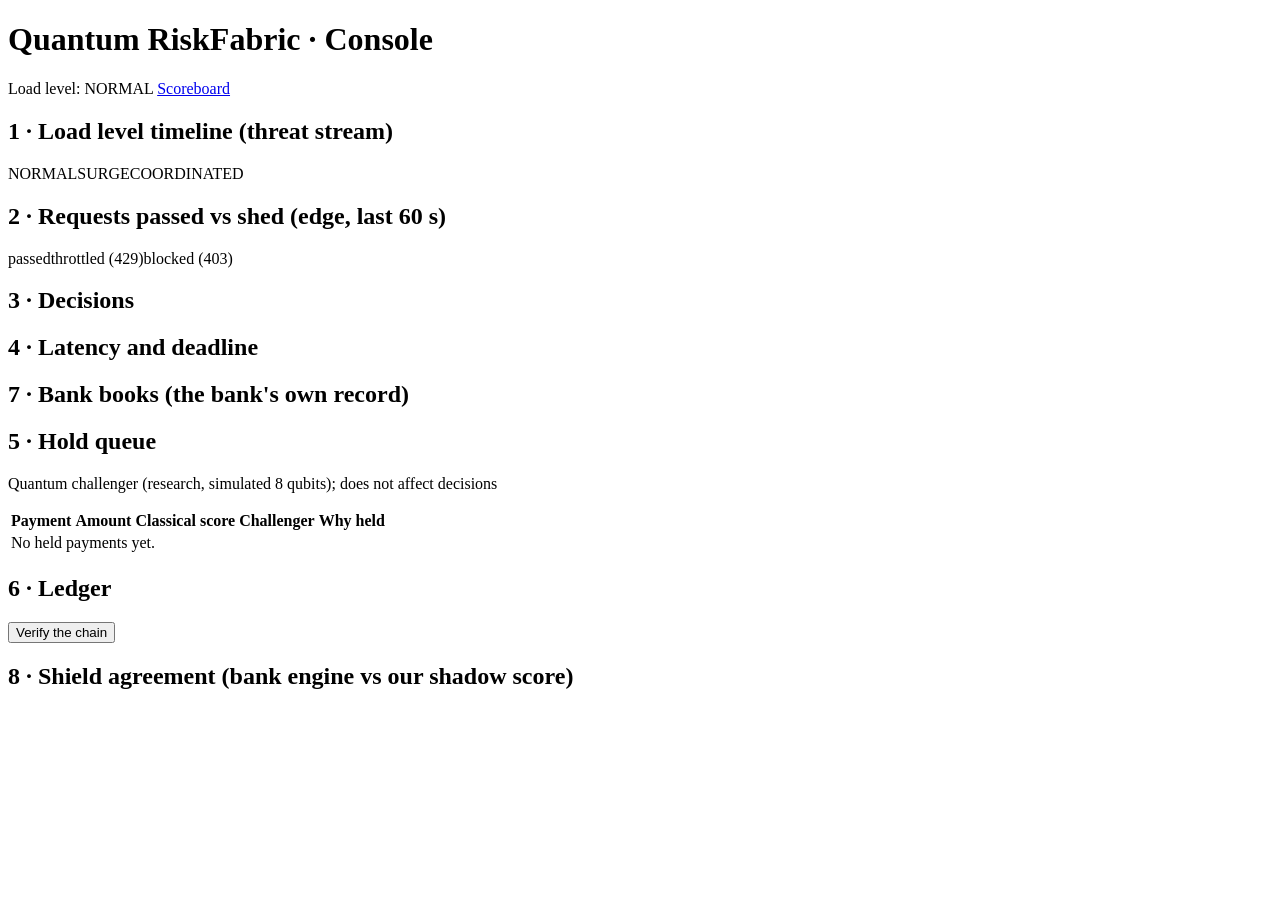
==== console/static/index.html @ 58984f3a "Quantum RiskFabric: lab, Sentinel, Shield router, ledger, console, quantum challenger, evaluation Tr" ====
<!doctype html>
<html lang="en">
<head>
<meta charset="utf-8">
<meta name="viewport" content="width=device-width, initial-scale=1">
<title>RiskFabric Console</title>
<link rel="stylesheet" href="/static/style.css">
</head>
<body>
<header>
  <h1>Quantum RiskFabric · Console</h1>
  <div>Load level: <span id="level" class="badge lvl-NORMAL">NORMAL</span>
    <nav style="display:inline"><a href="/scoreboard">Scoreboard</a></nav></div>
</header>
<main>
  <div class="grid">
    <section class="panel wide" aria-labelledby="h-load">
      <h2 id="h-load">1 · Load level timeline (threat stream)</h2>
      <div id="load-chart"></div>
      <div class="legend"><span><i style="background:var(--normal)"></i>NORMAL</span><span><i style="background:var(--surge)"></i>SURGE</span><span><i style="background:var(--coord)"></i>COORDINATED</span></div>
      <div id="clusters" class="muted" style="margin-top:8px"></div>
    </section>

    <section class="panel" aria-labelledby="h-edge">
      <h2 id="h-edge">2 · Requests passed vs shed (edge, last 60 s)</h2>
      <div id="edge-chart"></div>
      <div class="legend"><span><i style="background:var(--bar1)"></i>passed</span><span><i style="background:var(--bar2)"></i>throttled (429)</span><span><i style="background:var(--bar3)"></i>blocked (403)</span></div>
      <div id="edge-totals" class="kv" style="margin-top:8px"></div>
    </section>

    <section class="panel" aria-labelledby="h-dec">
      <h2 id="h-dec">3 · Decisions</h2>
      <div id="decisions" class="kv"></div>
      <div id="paths" class="muted" style="margin-top:8px"></div>
      <div id="hold-alert" style="margin-top:6px"></div>
    </section>

    <section class="panel" aria-labelledby="h-lat">
      <h2 id="h-lat">4 · Latency and deadline</h2>
      <div id="latency" class="kv"></div>
    </section>

    <section class="panel" aria-labelledby="h-bank">
      <h2 id="h-bank">7 · Bank books (the bank's own record)</h2>
      <div id="bank" class="kv"></div>
      <div id="bank-note" class="muted" style="margin-top:6px"></div>
    </section>

    <section class="panel wide" aria-labelledby="h-hold">
      <h2 id="h-hold">5 · Hold queue</h2>
      <p class="research" id="challenger-label">Quantum challenger (research, simulated 8 qubits); does not affect decisions</p>
      <div class="scroll"><table>
        <thead><tr><th>Payment</th><th class="num">Amount</th><th class="num">Classical score</th><th class="num">Challenger</th><th>Why held</th></tr></thead>
        <tbody id="holds"><tr><td colspan="5" class="muted">No held payments yet.</td></tr></tbody>
      </table></div>
    </section>

    <section class="panel" aria-labelledby="h-ledger">
      <h2 id="h-ledger">6 · Ledger</h2>
      <div id="ledger" class="kv"></div>
      <p><button id="verify-btn" type="button">Verify the chain</button> <span id="verify-result" aria-live="polite"></span></p>
    </section>

    <section class="panel" aria-labelledby="h-shield">
      <h2 id="h-shield">8 · Shield agreement (bank engine vs our shadow score)</h2>
      <div id="shield" class="kv"></div>
    </section>
  </div>
</main>
<script src="/static/console.js"></script>
</body>
</html>
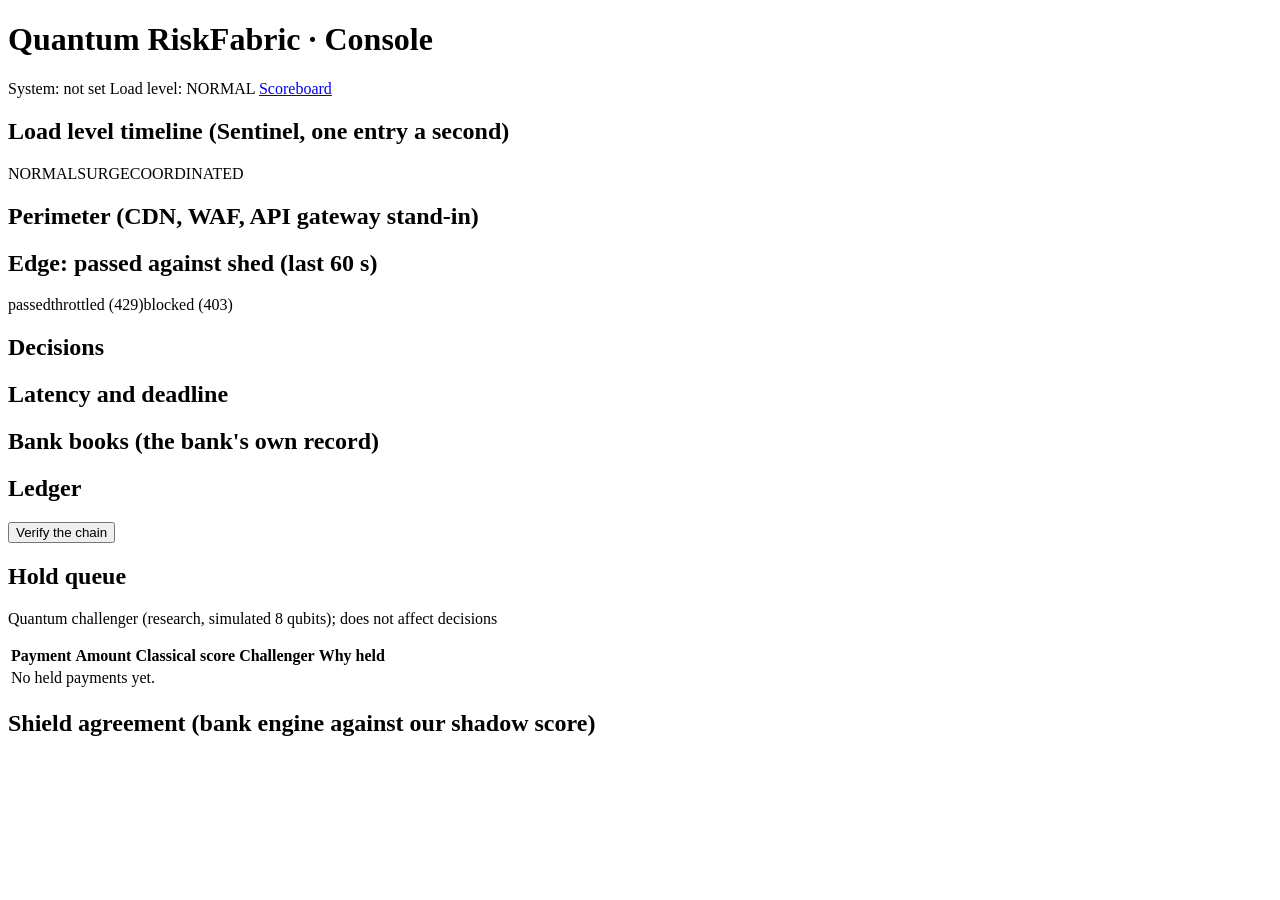
==== commit 9c8164b1: "B, C, D, E: judge review fixes for S6 Sentinel learns each fingerprint's normal customer mix at any " ====
--- a/console/static/index.html
+++ b/console/static/index.html
@@ -9,45 +9,59 @@
 <body>
 <header>
   <h1>Quantum RiskFabric · Console</h1>
-  <div>Load level: <span id="level" class="badge lvl-NORMAL">NORMAL</span>
+  <div>System: <span id="system" class="badge sys">not set</span>
+    Load level: <span id="level" class="badge lvl-NORMAL">NORMAL</span>
     <nav style="display:inline"><a href="/scoreboard">Scoreboard</a></nav></div>
 </header>
 <main>
   <div class="grid">
     <section class="panel wide" aria-labelledby="h-load">
-      <h2 id="h-load">1 · Load level timeline (threat stream)</h2>
+      <h2 id="h-load">Load level timeline (Sentinel, one entry a second)</h2>
       <div id="load-chart"></div>
       <div class="legend"><span><i style="background:var(--normal)"></i>NORMAL</span><span><i style="background:var(--surge)"></i>SURGE</span><span><i style="background:var(--coord)"></i>COORDINATED</span></div>
       <div id="clusters" class="muted" style="margin-top:8px"></div>
     </section>
 
+    <!-- In request-path order: perimeter, edge, decisions, latency, then the bank and the ledger. -->
+    <section class="panel" aria-labelledby="h-perim">
+      <h2 id="h-perim">Perimeter (CDN, WAF, API gateway stand-in)</h2>
+      <div id="perimeter" class="kv"></div>
+      <p id="perimeter-note" class="muted" style="margin-top:8px"></p>
+    </section>
+
     <section class="panel" aria-labelledby="h-edge">
-      <h2 id="h-edge">2 · Requests passed vs shed (edge, last 60 s)</h2>
+      <h2 id="h-edge">Edge: passed against shed (last 60 s)</h2>
       <div id="edge-chart"></div>
       <div class="legend"><span><i style="background:var(--bar1)"></i>passed</span><span><i style="background:var(--bar2)"></i>throttled (429)</span><span><i style="background:var(--bar3)"></i>blocked (403)</span></div>
       <div id="edge-totals" class="kv" style="margin-top:8px"></div>
     </section>
 
     <section class="panel" aria-labelledby="h-dec">
-      <h2 id="h-dec">3 · Decisions</h2>
+      <h2 id="h-dec">Decisions</h2>
       <div id="decisions" class="kv"></div>
       <div id="paths" class="muted" style="margin-top:8px"></div>
       <div id="hold-alert" style="margin-top:6px"></div>
     </section>
 
     <section class="panel" aria-labelledby="h-lat">
-      <h2 id="h-lat">4 · Latency and deadline</h2>
+      <h2 id="h-lat">Latency and deadline</h2>
       <div id="latency" class="kv"></div>
     </section>
 
     <section class="panel" aria-labelledby="h-bank">
-      <h2 id="h-bank">7 · Bank books (the bank's own record)</h2>
+      <h2 id="h-bank">Bank books (the bank's own record)</h2>
       <div id="bank" class="kv"></div>
       <div id="bank-note" class="muted" style="margin-top:6px"></div>
     </section>
 
+    <section class="panel" aria-labelledby="h-ledger">
+      <h2 id="h-ledger">Ledger</h2>
+      <div id="ledger" class="kv"></div>
+      <p><button id="verify-btn" type="button">Verify the chain</button> <span id="verify-result" aria-live="polite"></span></p>
+    </section>
+
     <section class="panel wide" aria-labelledby="h-hold">
-      <h2 id="h-hold">5 · Hold queue</h2>
+      <h2 id="h-hold">Hold queue</h2>
       <p class="research" id="challenger-label">Quantum challenger (research, simulated 8 qubits); does not affect decisions</p>
       <div class="scroll"><table>
         <thead><tr><th>Payment</th><th class="num">Amount</th><th class="num">Classical score</th><th class="num">Challenger</th><th>Why held</th></tr></thead>
@@ -55,14 +69,8 @@
       </table></div>
     </section>
 
-    <section class="panel" aria-labelledby="h-ledger">
-      <h2 id="h-ledger">6 · Ledger</h2>
-      <div id="ledger" class="kv"></div>
-      <p><button id="verify-btn" type="button">Verify the chain</button> <span id="verify-result" aria-live="polite"></span></p>
-    </section>
-
-    <section class="panel" aria-labelledby="h-shield">
-      <h2 id="h-shield">8 · Shield agreement (bank engine vs our shadow score)</h2>
+    <section class="panel wide" aria-labelledby="h-shield">
+      <h2 id="h-shield">Shield agreement (bank engine against our shadow score)</h2>
       <div id="shield" class="kv"></div>
     </section>
   </div>
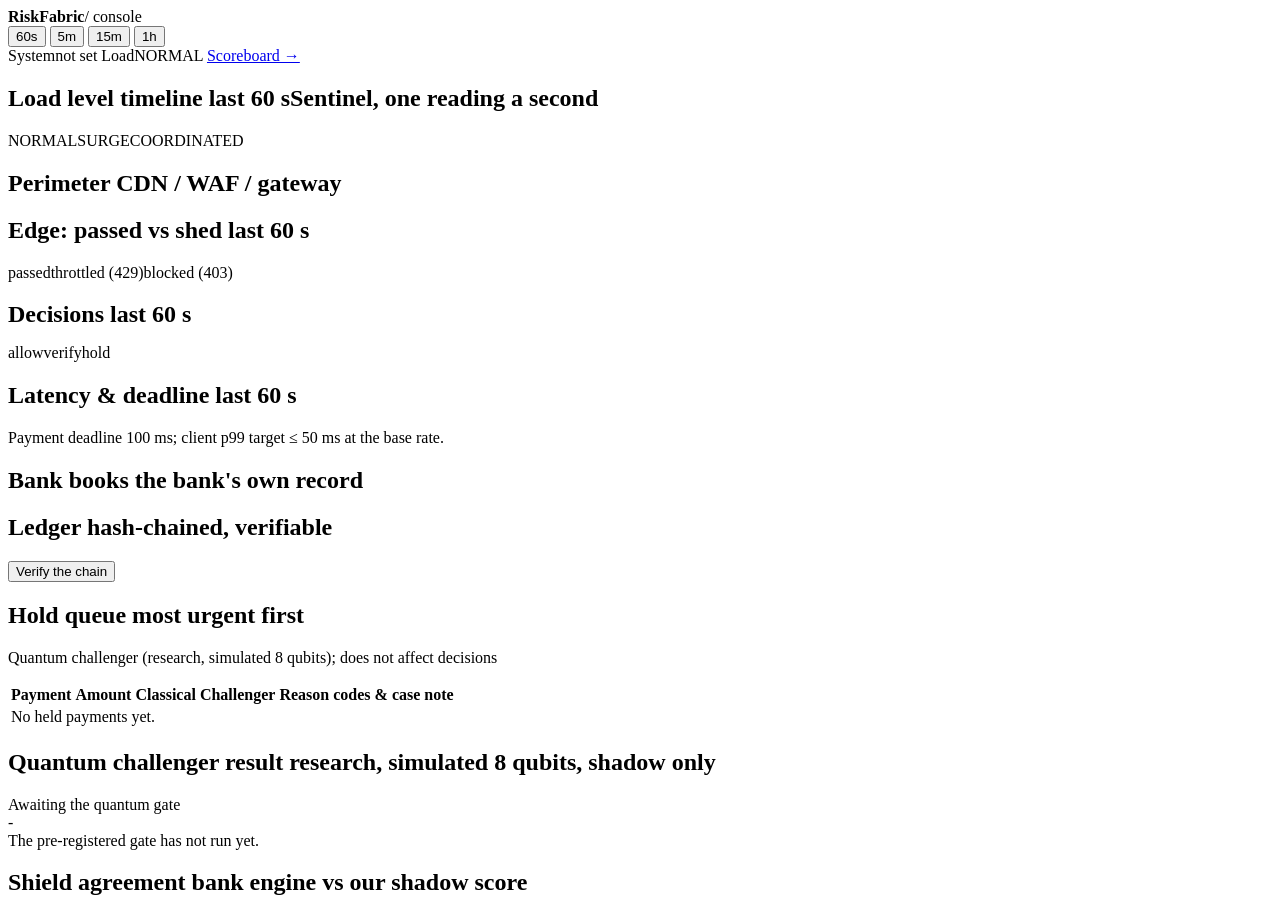
==== commit db5629e2: "ui changes" ====
--- a/console/static/index.html
+++ b/console/static/index.html
@@ -7,70 +7,93 @@
 <link rel="stylesheet" href="/static/style.css">
 </head>
 <body>
-<header>
-  <h1>Quantum RiskFabric · Console</h1>
-  <div>System: <span id="system" class="badge sys">not set</span>
-    Load level: <span id="level" class="badge lvl-NORMAL">NORMAL</span>
-    <nav style="display:inline"><a href="/scoreboard">Scoreboard</a></nav></div>
-</header>
+<div class="bar" role="banner">
+  <div class="brand"><span class="dot" title="live"></span><b>RiskFabric</b><span class="brand-sub">/ console</span></div>
+  <div class="seg" id="window-seg" role="group" aria-label="Time window">
+    <button type="button" data-win="60" class="is-active">60s</button>
+    <button type="button" data-win="300">5m</button>
+    <button type="button" data-win="900">15m</button>
+    <button type="button" data-win="3600">1h</button>
+  </div>
+  <div class="bar-status">
+    <span class="meta">System</span><span id="system" class="badge sys">not set</span>
+    <span class="meta">Load</span><span id="level" class="badge lvl-NORMAL">NORMAL</span>
+    <a class="sb-link" href="/scoreboard">Scoreboard →</a>
+  </div>
+</div>
+
 <main>
   <div class="grid">
     <section class="panel wide" aria-labelledby="h-load">
-      <h2 id="h-load">Load level timeline (Sentinel, one entry a second)</h2>
-      <div id="load-chart"></div>
+      <h2 id="h-load">Load level timeline <span class="win">last 60&nbsp;s</span><span class="hint">Sentinel, one reading a second</span></h2>
+      <div id="load-chart" class="chart"></div>
       <div class="legend"><span><i style="background:var(--normal)"></i>NORMAL</span><span><i style="background:var(--surge)"></i>SURGE</span><span><i style="background:var(--coord)"></i>COORDINATED</span></div>
       <div id="clusters" class="muted" style="margin-top:8px"></div>
     </section>
 
     <!-- In request-path order: perimeter, edge, decisions, latency, then the bank and the ledger. -->
     <section class="panel" aria-labelledby="h-perim">
-      <h2 id="h-perim">Perimeter (CDN, WAF, API gateway stand-in)</h2>
+      <h2 id="h-perim">Perimeter <span class="hint">CDN / WAF / gateway</span></h2>
       <div id="perimeter" class="kv"></div>
       <p id="perimeter-note" class="muted" style="margin-top:8px"></p>
     </section>
 
     <section class="panel" aria-labelledby="h-edge">
-      <h2 id="h-edge">Edge: passed against shed (last 60 s)</h2>
-      <div id="edge-chart"></div>
+      <h2 id="h-edge">Edge: passed vs shed <span class="win">last 60&nbsp;s</span></h2>
+      <div id="edge-chart" class="chart"></div>
       <div class="legend"><span><i style="background:var(--bar1)"></i>passed</span><span><i style="background:var(--bar2)"></i>throttled (429)</span><span><i style="background:var(--bar3)"></i>blocked (403)</span></div>
-      <div id="edge-totals" class="kv" style="margin-top:8px"></div>
+      <div id="edge-totals" class="kv" style="margin-top:10px"></div>
     </section>
 
     <section class="panel" aria-labelledby="h-dec">
-      <h2 id="h-dec">Decisions</h2>
+      <h2 id="h-dec">Decisions <span class="win">last 60&nbsp;s</span></h2>
+      <div id="dec-chart" class="chart" style="margin-bottom:10px"></div>
+      <div class="legend" style="margin:-4px 0 10px"><span><i style="background:var(--ok)"></i>allow</span><span><i style="background:var(--warn)"></i>verify</span><span><i style="background:var(--bad)"></i>hold</span></div>
       <div id="decisions" class="kv"></div>
       <div id="paths" class="muted" style="margin-top:8px"></div>
       <div id="hold-alert" style="margin-top:6px"></div>
     </section>
 
     <section class="panel" aria-labelledby="h-lat">
-      <h2 id="h-lat">Latency and deadline</h2>
+      <h2 id="h-lat">Latency &amp; deadline <span class="win">last 60&nbsp;s</span></h2>
       <div id="latency" class="kv"></div>
+      <p class="muted" style="margin-top:8px">Payment deadline 100&nbsp;ms; client p99 target ≤ 50&nbsp;ms at the base rate.</p>
     </section>
 
     <section class="panel" aria-labelledby="h-bank">
-      <h2 id="h-bank">Bank books (the bank's own record)</h2>
+      <h2 id="h-bank">Bank books <span class="hint">the bank's own record</span></h2>
       <div id="bank" class="kv"></div>
       <div id="bank-note" class="muted" style="margin-top:6px"></div>
     </section>
 
     <section class="panel" aria-labelledby="h-ledger">
-      <h2 id="h-ledger">Ledger</h2>
+      <h2 id="h-ledger">Ledger <span class="hint">hash-chained, verifiable</span></h2>
       <div id="ledger" class="kv"></div>
-      <p><button id="verify-btn" type="button">Verify the chain</button> <span id="verify-result" aria-live="polite"></span></p>
+      <p style="margin:12px 0 0"><button id="verify-btn" type="button">Verify the chain</button> <span id="verify-result" aria-live="polite"></span></p>
     </section>
 
     <section class="panel wide" aria-labelledby="h-hold">
-      <h2 id="h-hold">Hold queue</h2>
+      <h2 id="h-hold">Hold queue <span class="hint">most urgent first</span></h2>
       <p class="research" id="challenger-label">Quantum challenger (research, simulated 8 qubits); does not affect decisions</p>
       <div class="scroll"><table>
-        <thead><tr><th>Payment</th><th class="num">Amount</th><th class="num">Classical score</th><th class="num">Challenger</th><th>Why held</th></tr></thead>
+        <thead><tr><th>Payment</th><th class="num">Amount</th><th class="num">Classical</th><th class="num">Challenger</th><th>Reason codes &amp; case note</th></tr></thead>
         <tbody id="holds"><tr><td colspan="5" class="muted">No held payments yet.</td></tr></tbody>
       </table></div>
     </section>
 
+    <section class="panel wide" aria-labelledby="h-quantum">
+      <h2 id="h-quantum">Quantum challenger result <span class="hint">research, simulated 8 qubits, shadow only</span></h2>
+      <div class="bezel"><div class="qcard" id="quantum-card">
+        <div class="q-verdict" id="q-verdict">Awaiting the quantum gate</div>
+        <div class="q-big" id="q-big">-</div>
+        <div class="q-sub" id="q-sub">The pre-registered gate has not run yet.</div>
+        <div class="q-grid" id="q-tiles"></div>
+        <div class="q-note" id="q-note"></div>
+      </div></div>
+    </section>
+
     <section class="panel wide" aria-labelledby="h-shield">
-      <h2 id="h-shield">Shield agreement (bank engine against our shadow score)</h2>
+      <h2 id="h-shield">Shield agreement <span class="hint">bank engine vs our shadow score</span></h2>
       <div id="shield" class="kv"></div>
     </section>
   </div>
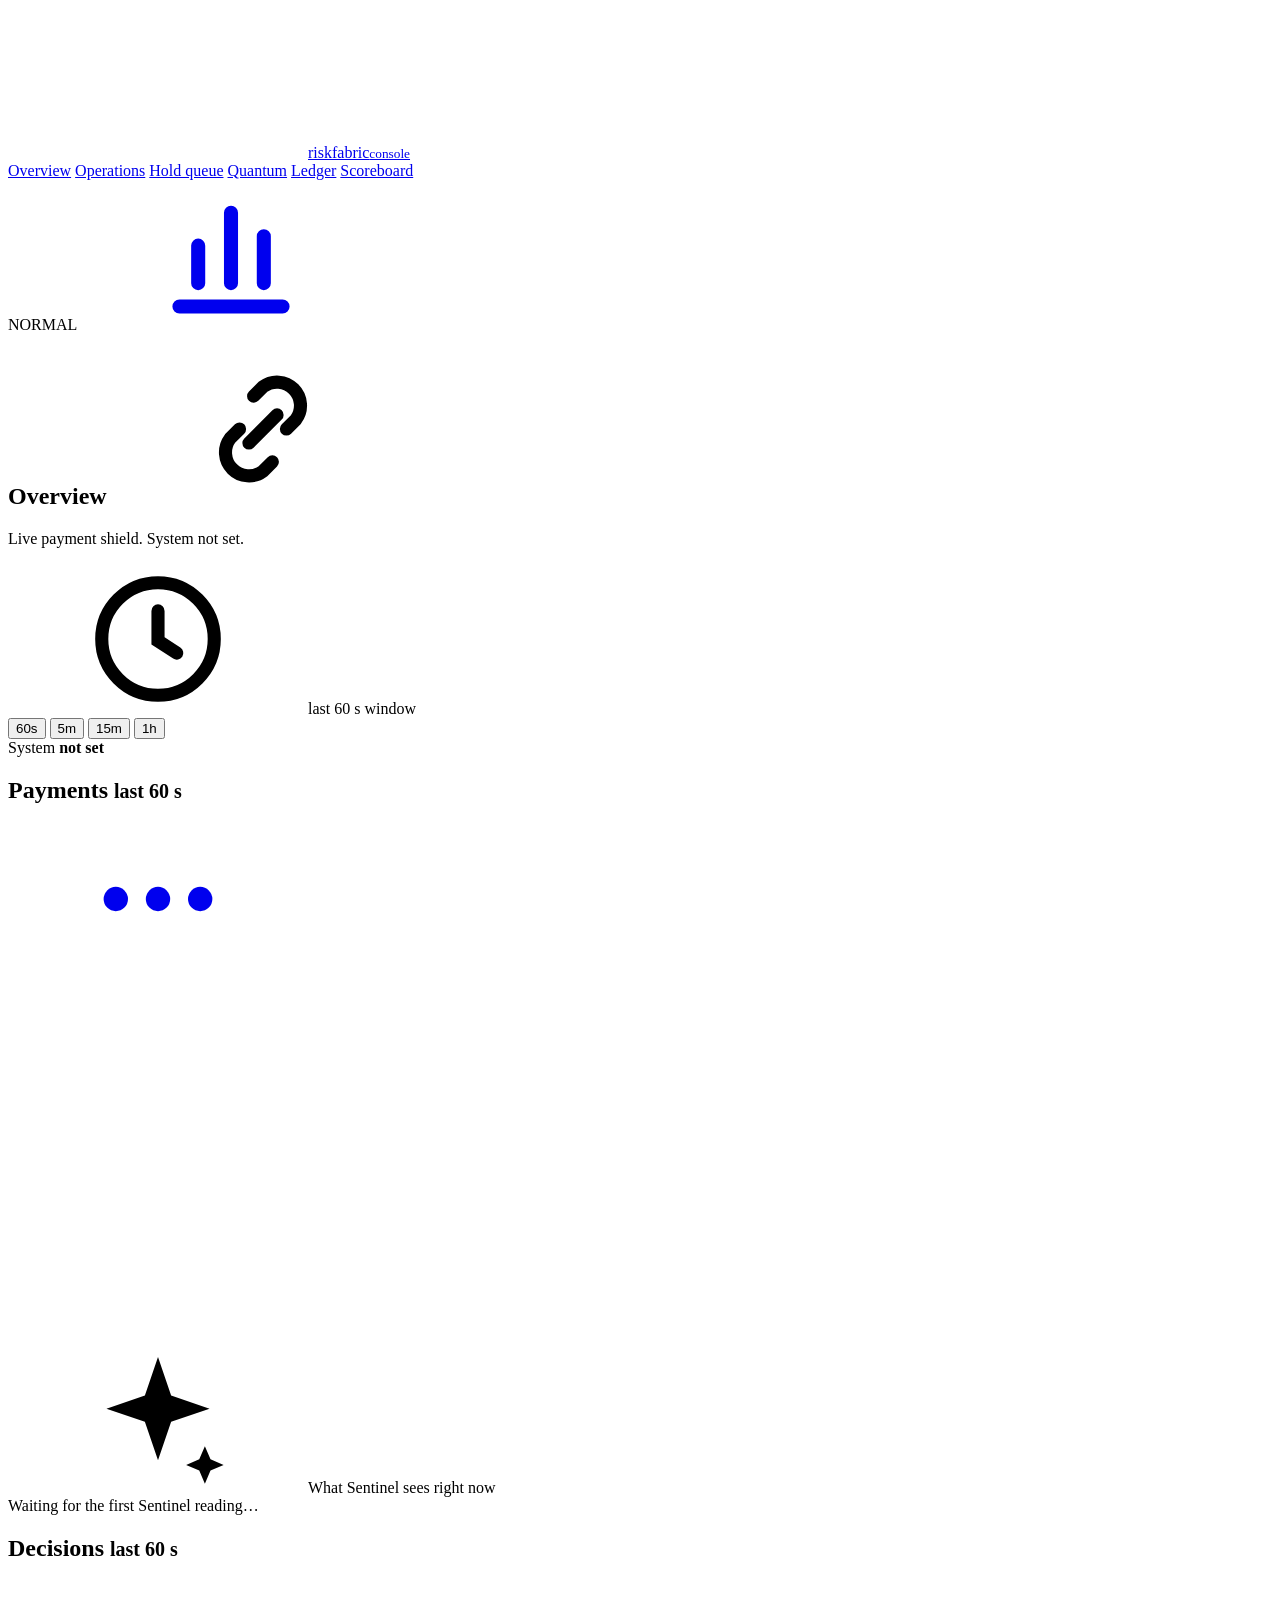
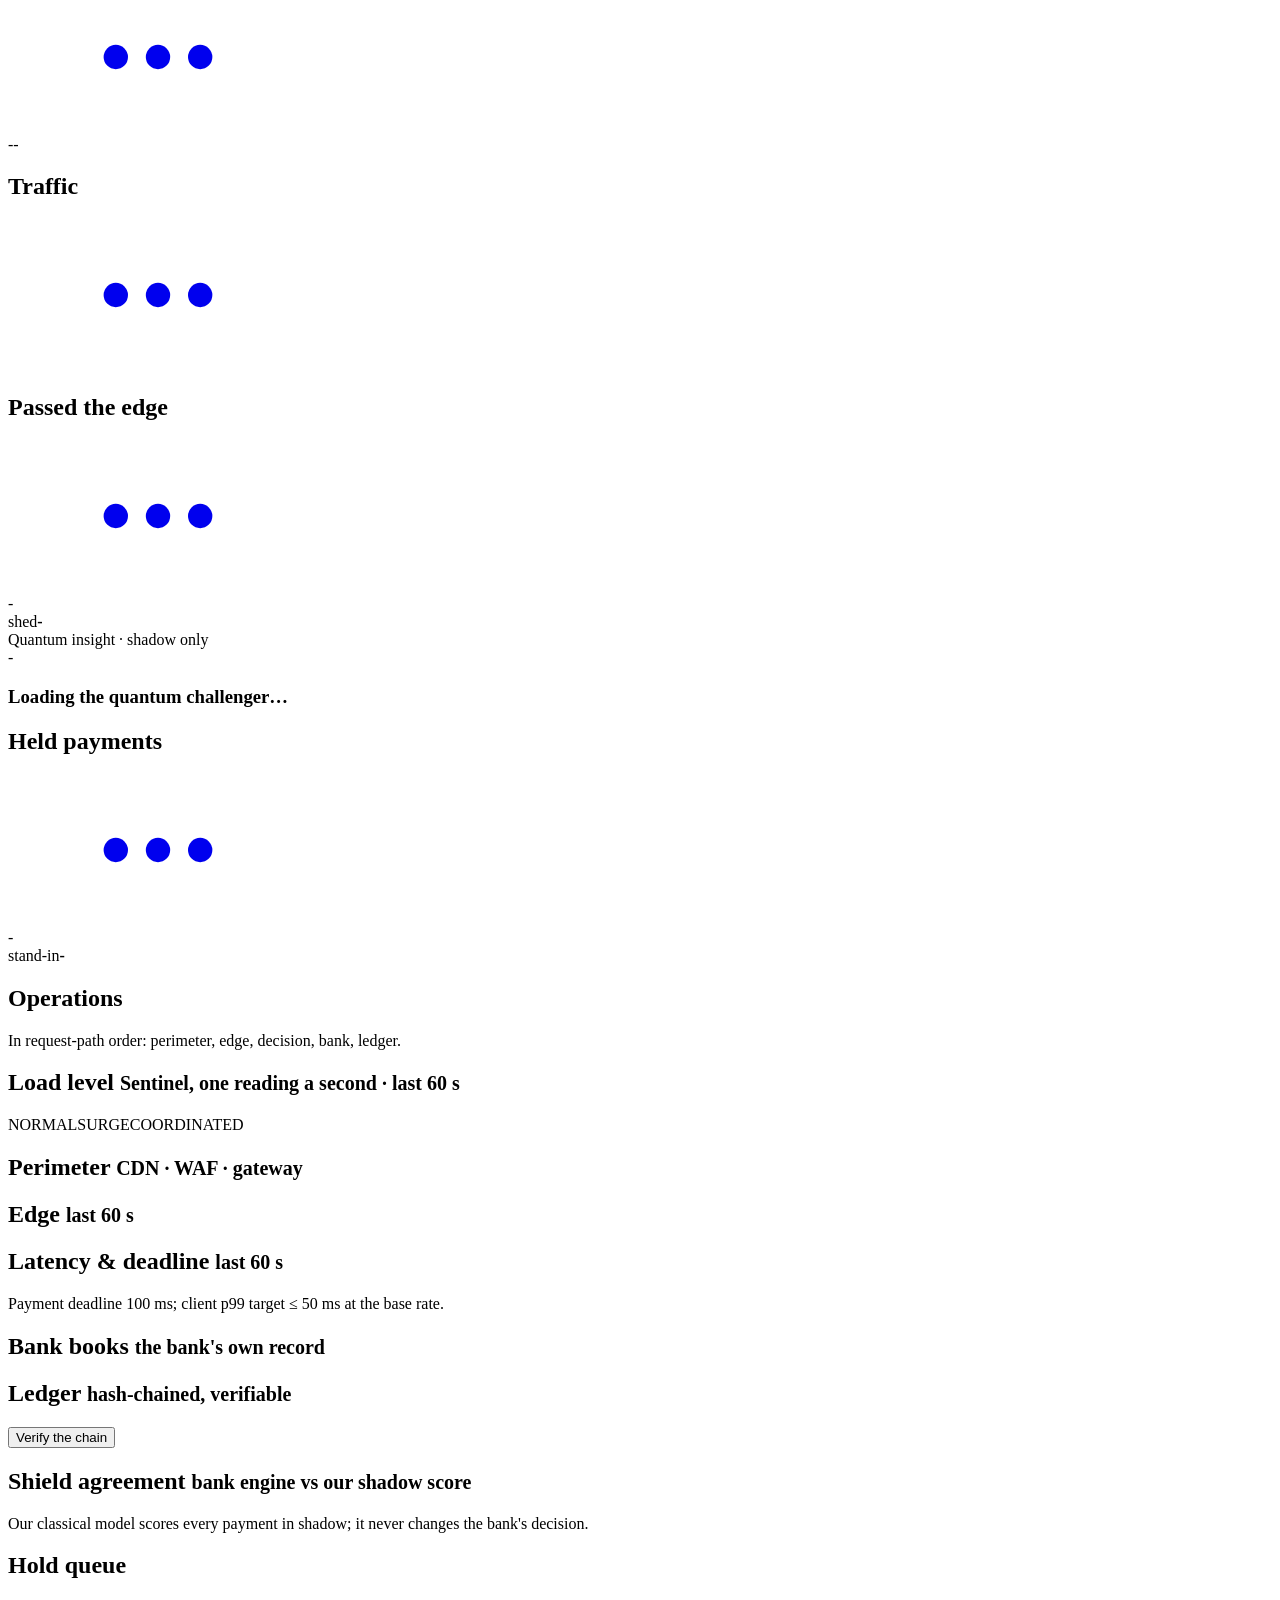
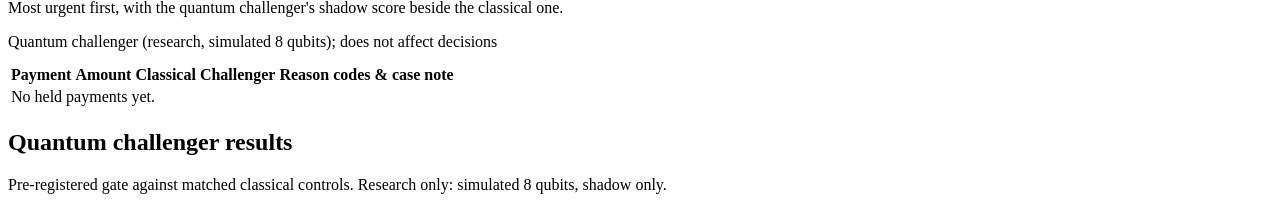
==== commit 9dc93bdb: "Console redesign with full quantum results; scoring report adds the bank-rules baseline - console/: " ====
--- a/console/static/index.html
+++ b/console/static/index.html
@@ -7,97 +7,171 @@
 <link rel="stylesheet" href="/static/style.css">
 </head>
 <body>
-<div class="bar" role="banner">
-  <div class="brand"><span class="dot" title="live"></span><b>RiskFabric</b><span class="brand-sub">/ console</span></div>
-  <div class="seg" id="window-seg" role="group" aria-label="Time window">
-    <button type="button" data-win="60" class="is-active">60s</button>
-    <button type="button" data-win="300">5m</button>
-    <button type="button" data-win="900">15m</button>
-    <button type="button" data-win="3600">1h</button>
-  </div>
-  <div class="bar-status">
-    <span class="meta">System</span><span id="system" class="badge sys">not set</span>
-    <span class="meta">Load</span><span id="level" class="badge lvl-NORMAL">NORMAL</span>
-    <a class="sb-link" href="/scoreboard">Scoreboard →</a>
-  </div>
-</div>
+<svg width="0" height="0" style="position:absolute" aria-hidden="true">
+  <symbol id="i-more" viewBox="0 0 16 16"><circle cx="3.5" cy="8" r="1.3" fill="currentColor"/><circle cx="8" cy="8" r="1.3" fill="currentColor"/><circle cx="12.5" cy="8" r="1.3" fill="currentColor"/></symbol>
+  <symbol id="i-link" viewBox="0 0 16 16"><path d="M6.5 9.5l3-3M7 4.5l1-1a2.5 2.5 0 013.5 3.5l-1 1M9 11.5l-1 1A2.5 2.5 0 014.5 9l1-1" fill="none" stroke="currentColor" stroke-width="1.4" stroke-linecap="round"/></symbol>
+  <symbol id="i-clock" viewBox="0 0 16 16"><circle cx="8" cy="8" r="6" fill="none" stroke="currentColor" stroke-width="1.4"/><path d="M8 5v3.2l2 1.3" fill="none" stroke="currentColor" stroke-width="1.4" stroke-linecap="round"/></symbol>
+  <symbol id="i-spark" viewBox="0 0 16 16"><path d="M8 1.5l1.4 4.1 4.1 1.4-4.1 1.4L8 12.5 6.6 8.4 2.5 7l4.1-1.4zM13 11l.6 1.4 1.4.6-1.4.6L13 15l-.6-1.4L11 13l1.4-.6z" fill="currentColor"/></symbol>
+  <symbol id="i-board" viewBox="0 0 16 16"><path d="M2.5 13.5h11M4.5 11V7M8 11V3.5M11.5 11V6" fill="none" stroke="currentColor" stroke-width="1.5" stroke-linecap="round"/></symbol>
+  <symbol id="i-shield" viewBox="0 0 16 16"><path d="M8 1.8l5 1.9v4c0 3.1-2.1 5.5-5 6.5-2.9-1-5-3.4-5-6.5v-4z" fill="#fff"/></symbol>
+</svg>
 
-<main>
-  <div class="grid">
-    <section class="panel wide" aria-labelledby="h-load">
-      <h2 id="h-load">Load level timeline <span class="win">last 60&nbsp;s</span><span class="hint">Sentinel, one reading a second</span></h2>
-      <div id="load-chart" class="chart"></div>
-      <div class="legend"><span><i style="background:var(--normal)"></i>NORMAL</span><span><i style="background:var(--surge)"></i>SURGE</span><span><i style="background:var(--coord)"></i>COORDINATED</span></div>
-      <div id="clusters" class="muted" style="margin-top:8px"></div>
+<div class="frame">
+  <header class="top" role="banner">
+    <a class="logo" href="/" aria-label="RiskFabric console home"><span class="logo-mark"><svg><use href="#i-shield"/></svg></span>riskfabric<small>console</small></a>
+    <nav class="nav" id="nav" aria-label="Sections">
+      <a href="#overview" class="is-active">Overview</a>
+      <a href="#operations">Operations</a>
+      <a href="#holds-sec">Hold queue</a>
+      <a href="#quantum">Quantum</a>
+      <a href="#ledger-card">Ledger</a>
+      <a href="/scoreboard">Scoreboard</a>
+    </nav>
+    <div class="top-right">
+      <span id="level" class="tag lvl-NORMAL" title="Sentinel load level">NORMAL</span>
+      <a class="icon-btn" href="/scoreboard" title="Scoreboard" aria-label="Scoreboard"><svg><use href="#i-board"/></svg></a>
+      <span class="live" title="Live: panels refresh every second" aria-label="live"></span>
+    </div>
+  </header>
+
+  <section class="head" id="overview" aria-labelledby="h-over">
+    <div>
+      <h1 id="h-over">Overview <span class="chip-ico" title="Read-only: the console never changes a decision"><svg><use href="#i-link"/></svg></span></h1>
+      <p>Live payment shield. <span id="sys-line">System not set</span>.</p>
+    </div>
+    <div class="controls">
+      <span class="pill"><svg><use href="#i-clock"/></svg><span class="win">last 60 s</span></span>
+      <span class="between">window</span>
+      <div class="seg" id="window-seg" role="group" aria-label="Time window">
+        <button type="button" data-win="60" class="is-active">60s</button>
+        <button type="button" data-win="300">5m</button>
+        <button type="button" data-win="900">15m</button>
+        <button type="button" data-win="3600">1h</button>
+      </div>
+      <span class="pill"><span class="k">System</span> <b id="system">not set</b></span>
+    </div>
+  </section>
+
+  <div class="bento">
+    <!-- the payment funnel: edge in, edge out, decided, not held, allowed -->
+    <section class="card s-8 funnel-card" aria-labelledby="h-funnel">
+      <div class="card-h"><h2 id="h-funnel">Payments <small class="win">last 60 s</small></h2><a class="more" href="#operations" aria-label="Edge and decision details"><svg><use href="#i-more"/></svg></a></div>
+      <div class="funnel" id="funnel">
+        <div class="funnel-cols" id="funnel-cols"></div>
+        <svg id="funnel-svg" viewBox="0 0 700 200" preserveAspectRatio="none" role="img" aria-label="Payment funnel"></svg>
+        <div class="tip" id="funnel-tip" hidden></div>
+      </div>
+      <div class="ask" aria-live="polite">
+        <div class="ask-h"><svg><use href="#i-spark"/></svg>What Sentinel sees right now</div>
+        <div class="ask-body" id="sentinel-line">Waiting for the first Sentinel reading…</div>
+      </div>
     </section>
 
-    <!-- In request-path order: perimeter, edge, decisions, latency, then the bank and the ledger. -->
-    <section class="panel" aria-labelledby="h-perim">
-      <h2 id="h-perim">Perimeter <span class="hint">CDN / WAF / gateway</span></h2>
-      <div id="perimeter" class="kv"></div>
-      <p id="perimeter-note" class="muted" style="margin-top:8px"></p>
+    <!-- decisions: big total and striped split -->
+    <section class="card s-4" aria-labelledby="h-dec">
+      <div class="card-h"><h2 id="h-dec">Decisions <small class="win">last 60 s</small></h2><a class="more" href="#latency-card" aria-label="Latency details"><svg><use href="#i-more"/></svg></a></div>
+      <div class="big-row"><span class="big xl" id="dec-total">-</span><span class="delta" id="dec-hold-rate" title="Hold rate over the last 60 s against the cap">-</span></div>
+      <div class="meter" id="dec-meter"></div>
+      <p class="note" id="dec-paths"></p>
     </section>
 
-    <section class="panel" aria-labelledby="h-edge">
-      <h2 id="h-edge">Edge: passed vs shed <span class="win">last 60&nbsp;s</span></h2>
-      <div id="edge-chart" class="chart"></div>
-      <div class="legend"><span><i style="background:var(--bar1)"></i>passed</span><span><i style="background:var(--bar2)"></i>throttled (429)</span><span><i style="background:var(--bar3)"></i>blocked (403)</span></div>
-      <div id="edge-totals" class="kv" style="margin-top:10px"></div>
+    <!-- edge traffic over time: stepped line with hatch -->
+    <section class="card s-3 r-2" aria-labelledby="h-traffic">
+      <div class="card-h"><h2 id="h-traffic">Traffic</h2><a class="more" href="#edge-card" aria-label="Edge details"><svg><use href="#i-more"/></svg></a></div>
+      <div class="step" id="traffic-step"></div>
+      <div class="axis" id="traffic-axis"></div>
     </section>
 
-    <section class="panel" aria-labelledby="h-dec">
-      <h2 id="h-dec">Decisions <span class="win">last 60&nbsp;s</span></h2>
-      <div id="dec-chart" class="chart" style="margin-bottom:10px"></div>
-      <div class="legend" style="margin:-4px 0 10px"><span><i style="background:var(--ok)"></i>allow</span><span><i style="background:var(--warn)"></i>verify</span><span><i style="background:var(--bad)"></i>hold</span></div>
-      <div id="decisions" class="kv"></div>
-      <div id="paths" class="muted" style="margin-top:8px"></div>
-      <div id="hold-alert" style="margin-top:6px"></div>
+    <!-- passed at the edge: dot matrix -->
+    <section class="card s-5" aria-labelledby="h-edge">
+      <div class="card-h"><h2 id="h-edge">Passed the edge</h2><a class="more" href="#edge-card" aria-label="Edge details"><svg><use href="#i-more"/></svg></a></div>
+      <div class="dots-wrap">
+        <span class="big" id="edge-passed">-</span>
+        <div class="dots" id="edge-dots"></div>
+        <div class="vs">shed<b id="edge-shed">-</b></div>
+      </div>
     </section>
 
-    <section class="panel" aria-labelledby="h-lat">
-      <h2 id="h-lat">Latency &amp; deadline <span class="win">last 60&nbsp;s</span></h2>
-      <div id="latency" class="kv"></div>
-      <p class="muted" style="margin-top:8px">Payment deadline 100&nbsp;ms; client p99 target ≤ 50&nbsp;ms at the base rate.</p>
+    <!-- the quantum challenger, as the insight card -->
+    <section class="card s-4 r-2 insight" aria-labelledby="h-insight" id="insight">
+      <div class="in">
+        <span class="tag" id="h-insight">Quantum insight · shadow only</span>
+        <div class="slide" id="insight-slide"><div class="ins-big">-</div><h3>Loading the quantum challenger…</h3><p></p></div>
+        <div class="bars" id="insight-bars" role="tablist" aria-label="Quantum insights"></div>
+      </div>
     </section>
 
-    <section class="panel" aria-labelledby="h-bank">
-      <h2 id="h-bank">Bank books <span class="hint">the bank's own record</span></h2>
-      <div id="bank" class="kv"></div>
-      <div id="bank-note" class="muted" style="margin-top:6px"></div>
+    <!-- held payments: dot matrix -->
+    <section class="card s-5" aria-labelledby="h-held">
+      <div class="card-h"><h2 id="h-held">Held payments</h2><a class="more" href="#holds-sec" aria-label="Hold queue"><svg><use href="#i-more"/></svg></a></div>
+      <div class="dots-wrap">
+        <span class="big" id="held-count">-</span>
+        <div class="dots" id="held-dots"></div>
+        <div class="vs">stand-in<b id="held-standin">-</b></div>
+      </div>
+    </section>
+  </div>
+
+  <div class="section-h" id="operations"><h2>Operations</h2><p>In request-path order: perimeter, edge, decision, bank, ledger.</p></div>
+  <div class="bento">
+    <section class="card s-12" aria-labelledby="h-load">
+      <div class="card-h"><h2 id="h-load">Load level <small>Sentinel, one reading a second · <span class="win">last 60 s</span></small></h2></div>
+      <div class="strip" id="load-chart"></div>
+      <div class="axis" id="load-axis"></div>
+      <div class="legend"><span><i style="background:var(--normal)"></i>NORMAL</span><span><i style="background:var(--surge)"></i>SURGE</span><span><i style="background:var(--coord)"></i>COORDINATED</span></div>
+      <p class="note" id="clusters"></p>
     </section>
 
-    <section class="panel" aria-labelledby="h-ledger">
-      <h2 id="h-ledger">Ledger <span class="hint">hash-chained, verifiable</span></h2>
-      <div id="ledger" class="kv"></div>
-      <p style="margin:12px 0 0"><button id="verify-btn" type="button">Verify the chain</button> <span id="verify-result" aria-live="polite"></span></p>
+    <section class="card s-4" aria-labelledby="h-perim">
+      <div class="card-h"><h2 id="h-perim">Perimeter <small>CDN · WAF · gateway</small></h2></div>
+      <div id="perimeter" class="kv"></div>
+      <p id="perimeter-note" class="note"></p>
     </section>
 
-    <section class="panel wide" aria-labelledby="h-hold">
-      <h2 id="h-hold">Hold queue <span class="hint">most urgent first</span></h2>
-      <p class="research" id="challenger-label">Quantum challenger (research, simulated 8 qubits); does not affect decisions</p>
-      <div class="scroll"><table>
-        <thead><tr><th>Payment</th><th class="num">Amount</th><th class="num">Classical</th><th class="num">Challenger</th><th>Reason codes &amp; case note</th></tr></thead>
-        <tbody id="holds"><tr><td colspan="5" class="muted">No held payments yet.</td></tr></tbody>
-      </table></div>
+    <section class="card s-4" id="edge-card" aria-labelledby="h-edge2">
+      <div class="card-h"><h2 id="h-edge2">Edge <small class="win">last 60 s</small></h2></div>
+      <div id="edge-totals" class="kv"></div>
+      <div class="meter" id="edge-meter"></div>
     </section>
 
-    <section class="panel wide" aria-labelledby="h-quantum">
-      <h2 id="h-quantum">Quantum challenger result <span class="hint">research, simulated 8 qubits, shadow only</span></h2>
-      <div class="bezel"><div class="qcard" id="quantum-card">
-        <div class="q-verdict" id="q-verdict">Awaiting the quantum gate</div>
-        <div class="q-big" id="q-big">-</div>
-        <div class="q-sub" id="q-sub">The pre-registered gate has not run yet.</div>
-        <div class="q-grid" id="q-tiles"></div>
-        <div class="q-note" id="q-note"></div>
-      </div></div>
+    <section class="card s-4" id="latency-card" aria-labelledby="h-lat">
+      <div class="card-h"><h2 id="h-lat">Latency &amp; deadline <small class="win">last 60 s</small></h2></div>
+      <div id="latency" class="kv"></div>
+      <p class="note">Payment deadline 100&nbsp;ms; client p99 target ≤ 50&nbsp;ms at the base rate.</p>
     </section>
 
-    <section class="panel wide" aria-labelledby="h-shield">
-      <h2 id="h-shield">Shield agreement <span class="hint">bank engine vs our shadow score</span></h2>
+    <section class="card s-4" aria-labelledby="h-bank">
+      <div class="card-h"><h2 id="h-bank">Bank books <small>the bank's own record</small></h2></div>
+      <div id="bank" class="kv"></div>
+      <p id="bank-note" class="note"></p>
+    </section>
+
+    <section class="card s-4" id="ledger-card" aria-labelledby="h-ledger">
+      <div class="card-h"><h2 id="h-ledger">Ledger <small>hash-chained, verifiable</small></h2></div>
+      <div id="ledger" class="kv"></div>
+      <p class="note" style="display:flex;gap:10px;align-items:center;flex-wrap:wrap"><button id="verify-btn" type="button" class="btn">Verify the chain</button> <span id="verify-result" aria-live="polite"></span></p>
+    </section>
+
+    <section class="card s-4" aria-labelledby="h-shield">
+      <div class="card-h"><h2 id="h-shield">Shield agreement <small>bank engine vs our shadow score</small></h2></div>
       <div id="shield" class="kv"></div>
+      <p class="note">Our classical model scores every payment in shadow; it never changes the bank's decision.</p>
     </section>
   </div>
-</main>
+
+  <div class="section-h" id="holds-sec"><h2>Hold queue</h2><p>Most urgent first, with the quantum challenger's shadow score beside the classical one.</p></div>
+  <section class="card" aria-label="Hold queue">
+    <p class="note" id="challenger-label" style="margin:0 0 12px">Quantum challenger (research, simulated 8 qubits); does not affect decisions</p>
+    <div class="scroll"><table>
+      <thead><tr><th>Payment</th><th class="num">Amount</th><th class="num">Classical</th><th class="num">Challenger</th><th>Reason codes &amp; case note</th></tr></thead>
+      <tbody id="holds"><tr><td colspan="5" class="muted">No held payments yet.</td></tr></tbody>
+    </table></div>
+  </section>
+
+  <div class="section-h" id="quantum"><h2>Quantum challenger results</h2><p>Pre-registered gate against matched classical controls. Research only: simulated 8 qubits, shadow only.</p></div>
+  <div id="quantum-results"></div>
+</div>
+<script src="/static/quantum.js"></script>
 <script src="/static/console.js"></script>
 </body>
 </html>
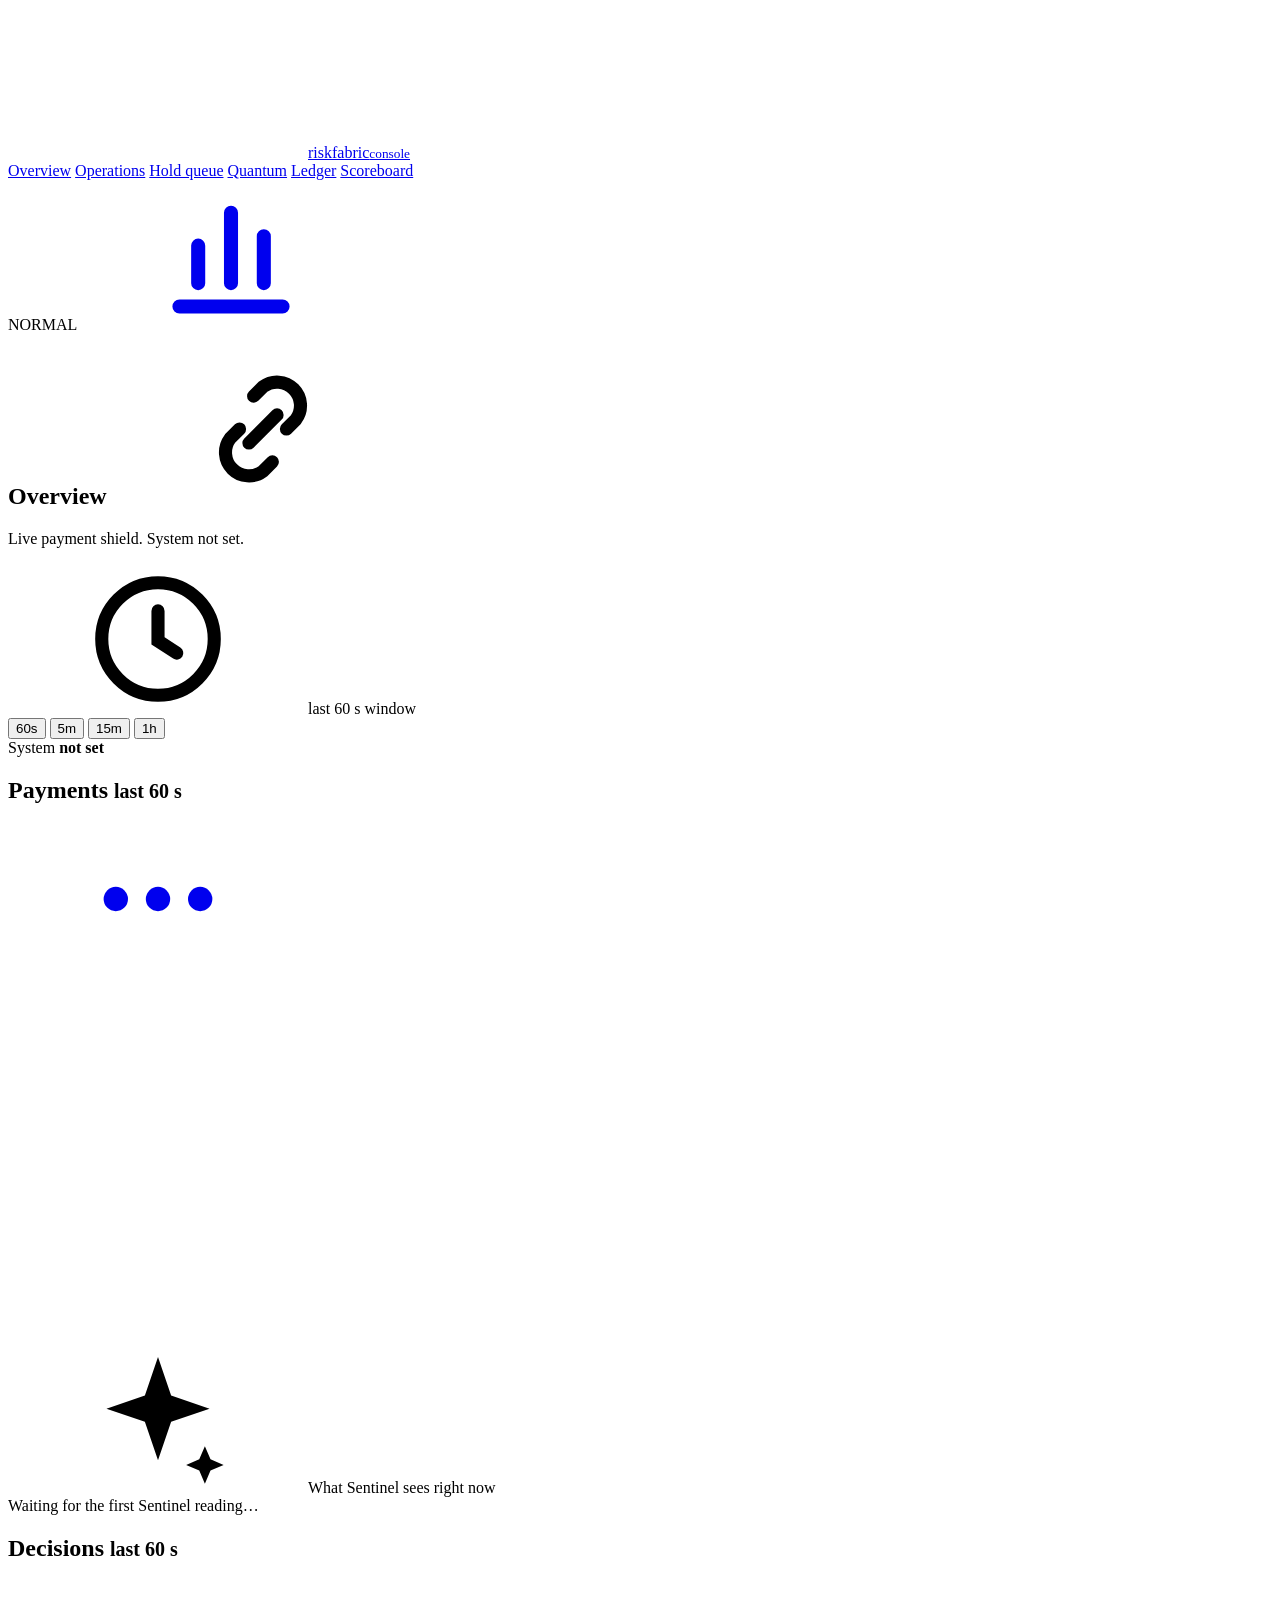
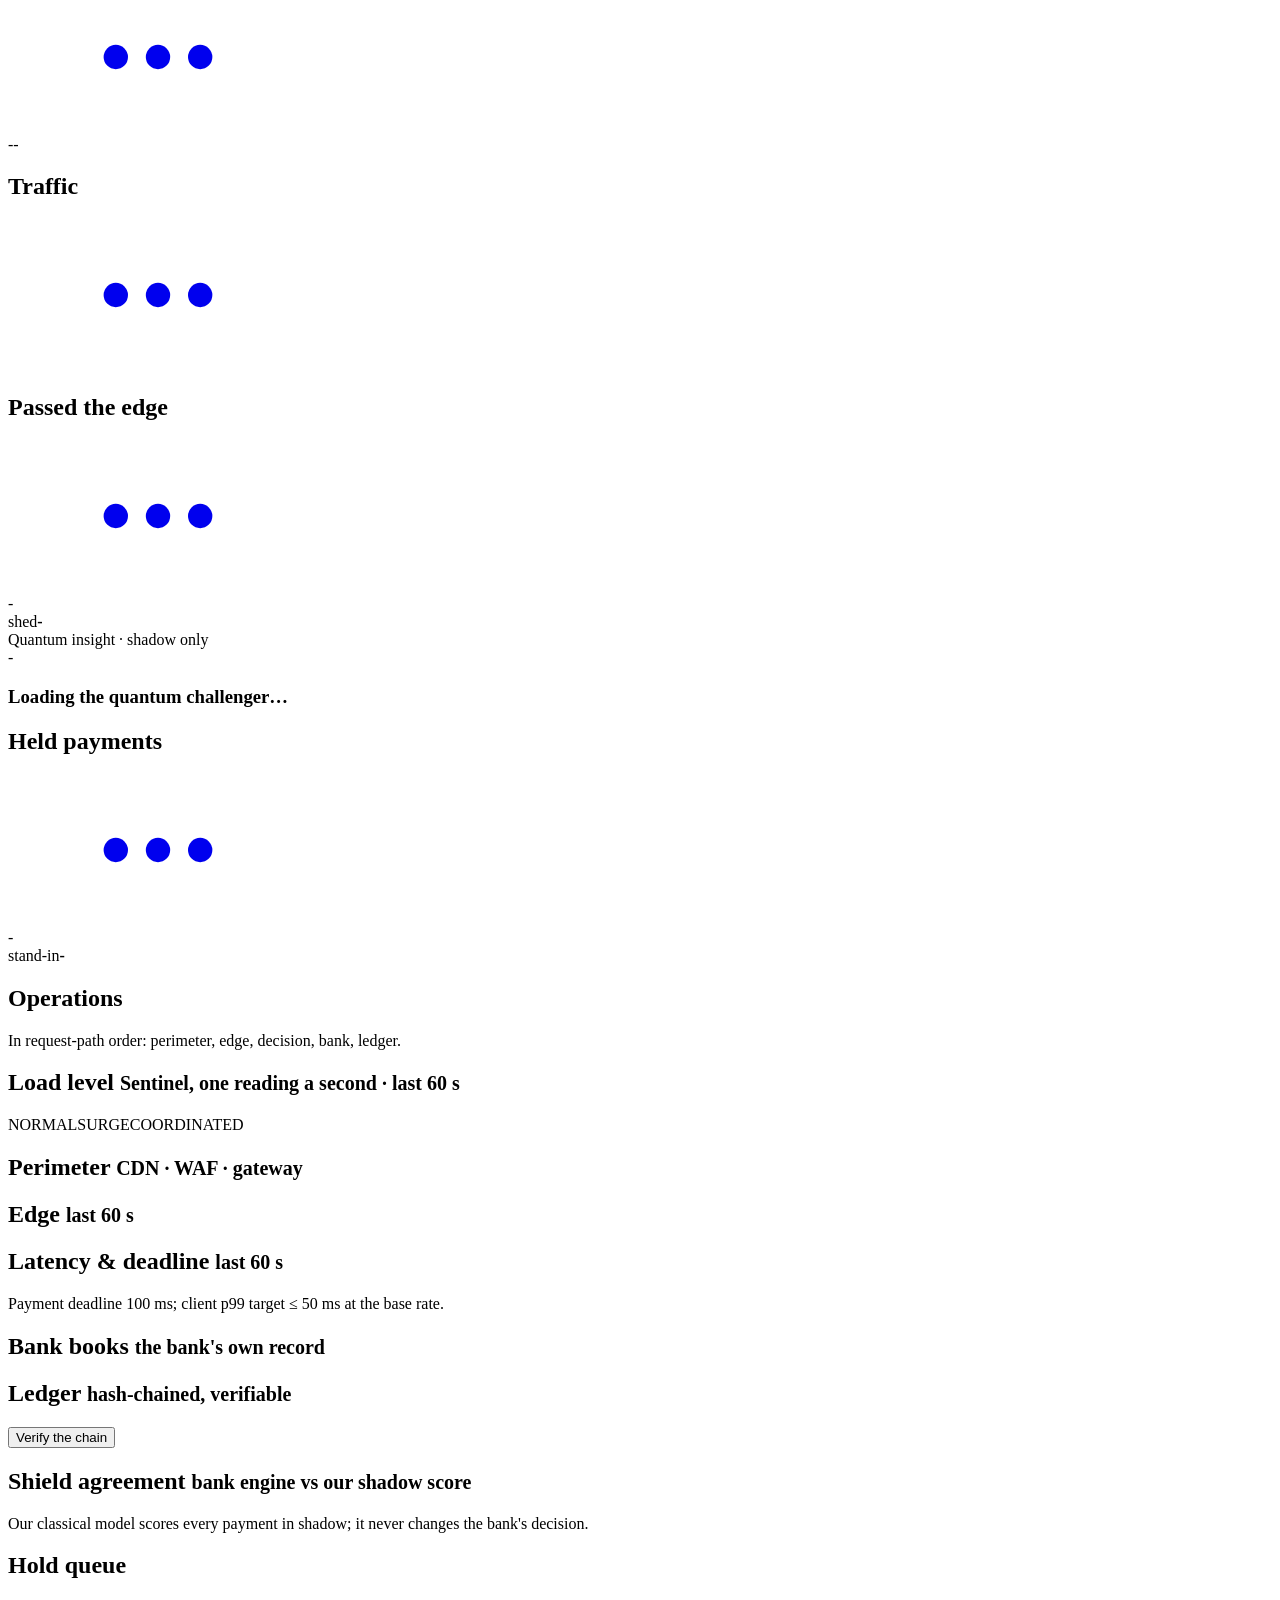
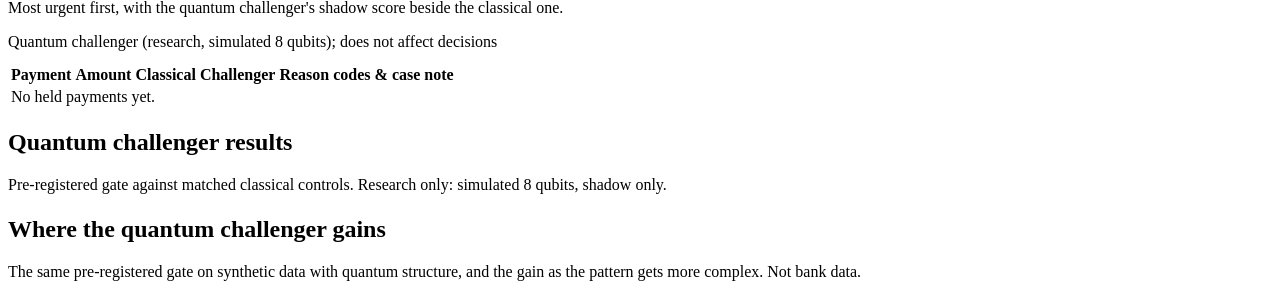
==== commit 0b4fde1a: "Quantum: fix the positive control, measure the gain against pattern complexity The positive control " ====
--- a/console/static/index.html
+++ b/console/static/index.html
@@ -170,6 +170,9 @@
 
   <div class="section-h" id="quantum"><h2>Quantum challenger results</h2><p>Pre-registered gate against matched classical controls. Research only: simulated 8 qubits, shadow only.</p></div>
   <div id="quantum-results"></div>
+  <div class="section-h" style="margin-top:22px"><h2>Where the quantum challenger gains</h2><p>The same pre-registered gate on synthetic data with quantum structure, and the gain as the pattern gets more complex. Not bank data.</p></div>
+  <div id="quantum-control"></div>
+  <div id="quantum-sweep" style="margin-top:14px"></div>
 </div>
 <script src="/static/quantum.js"></script>
 <script src="/static/console.js"></script>
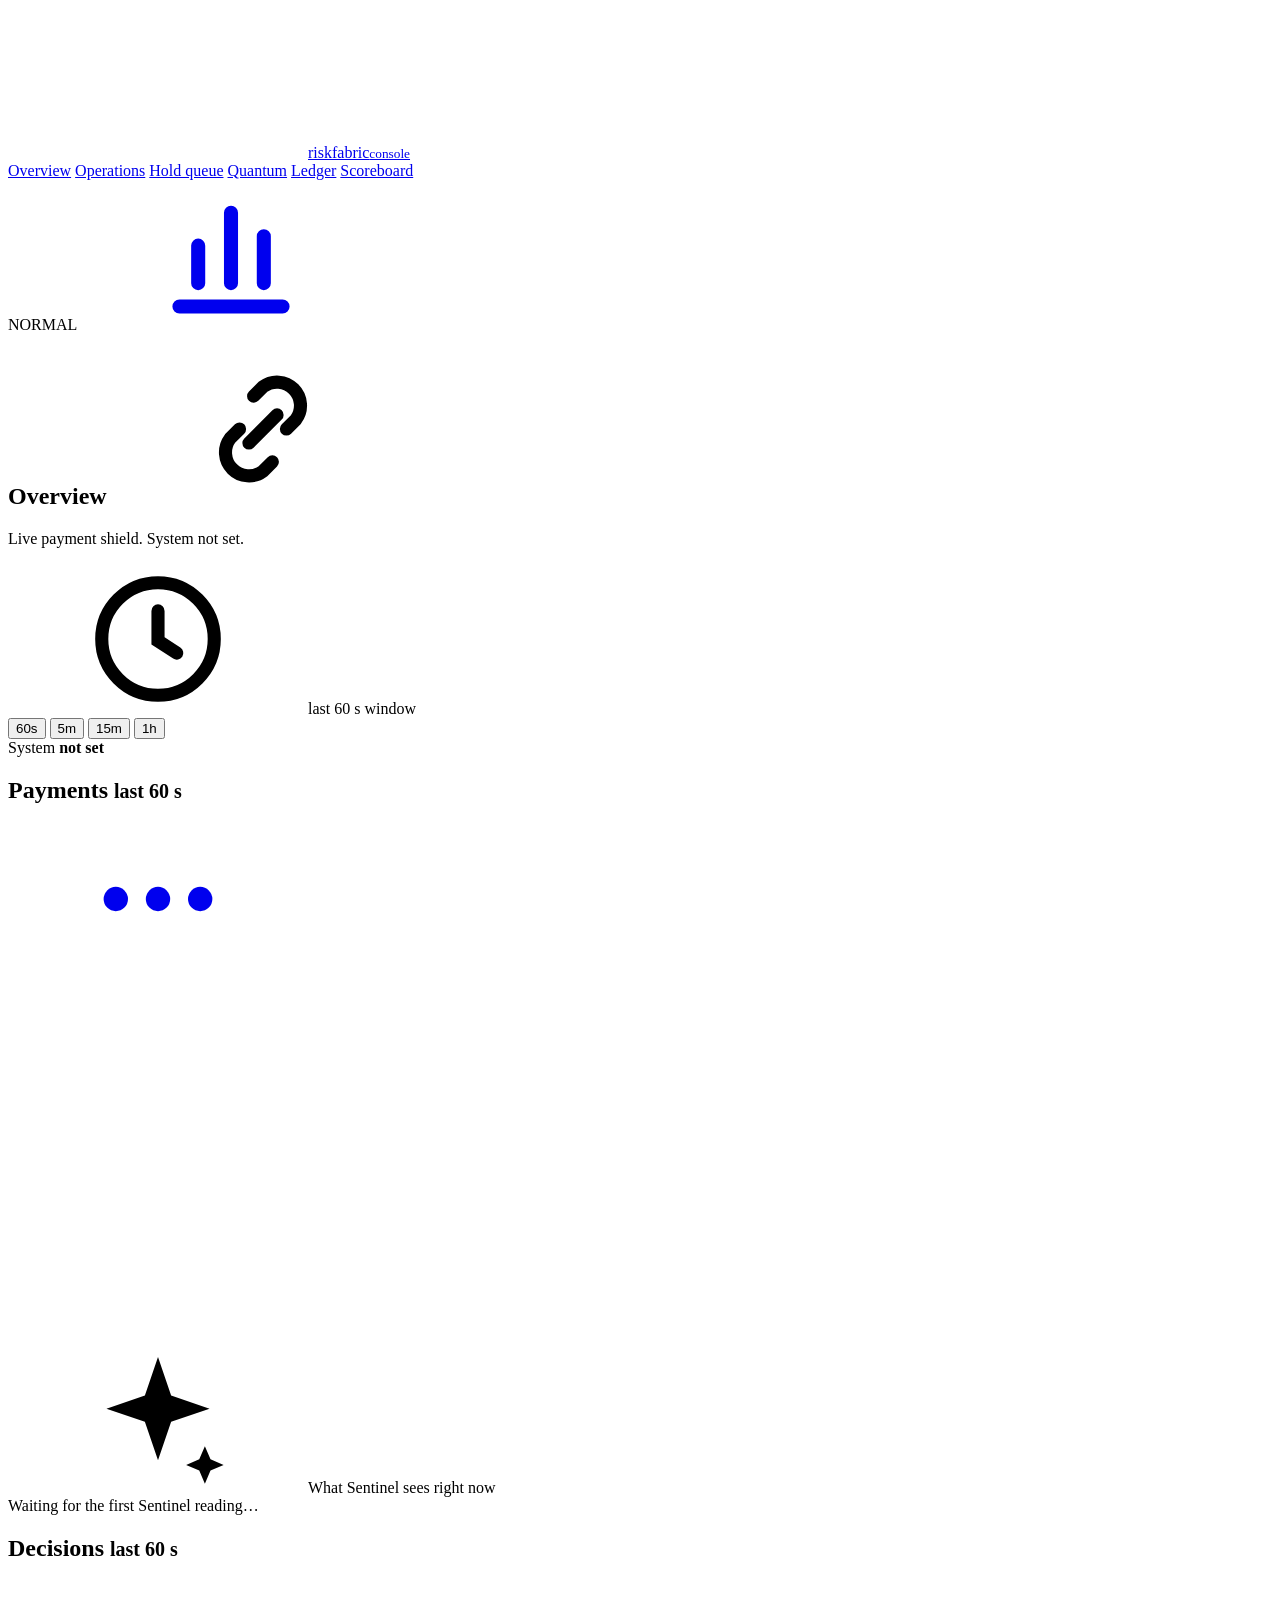
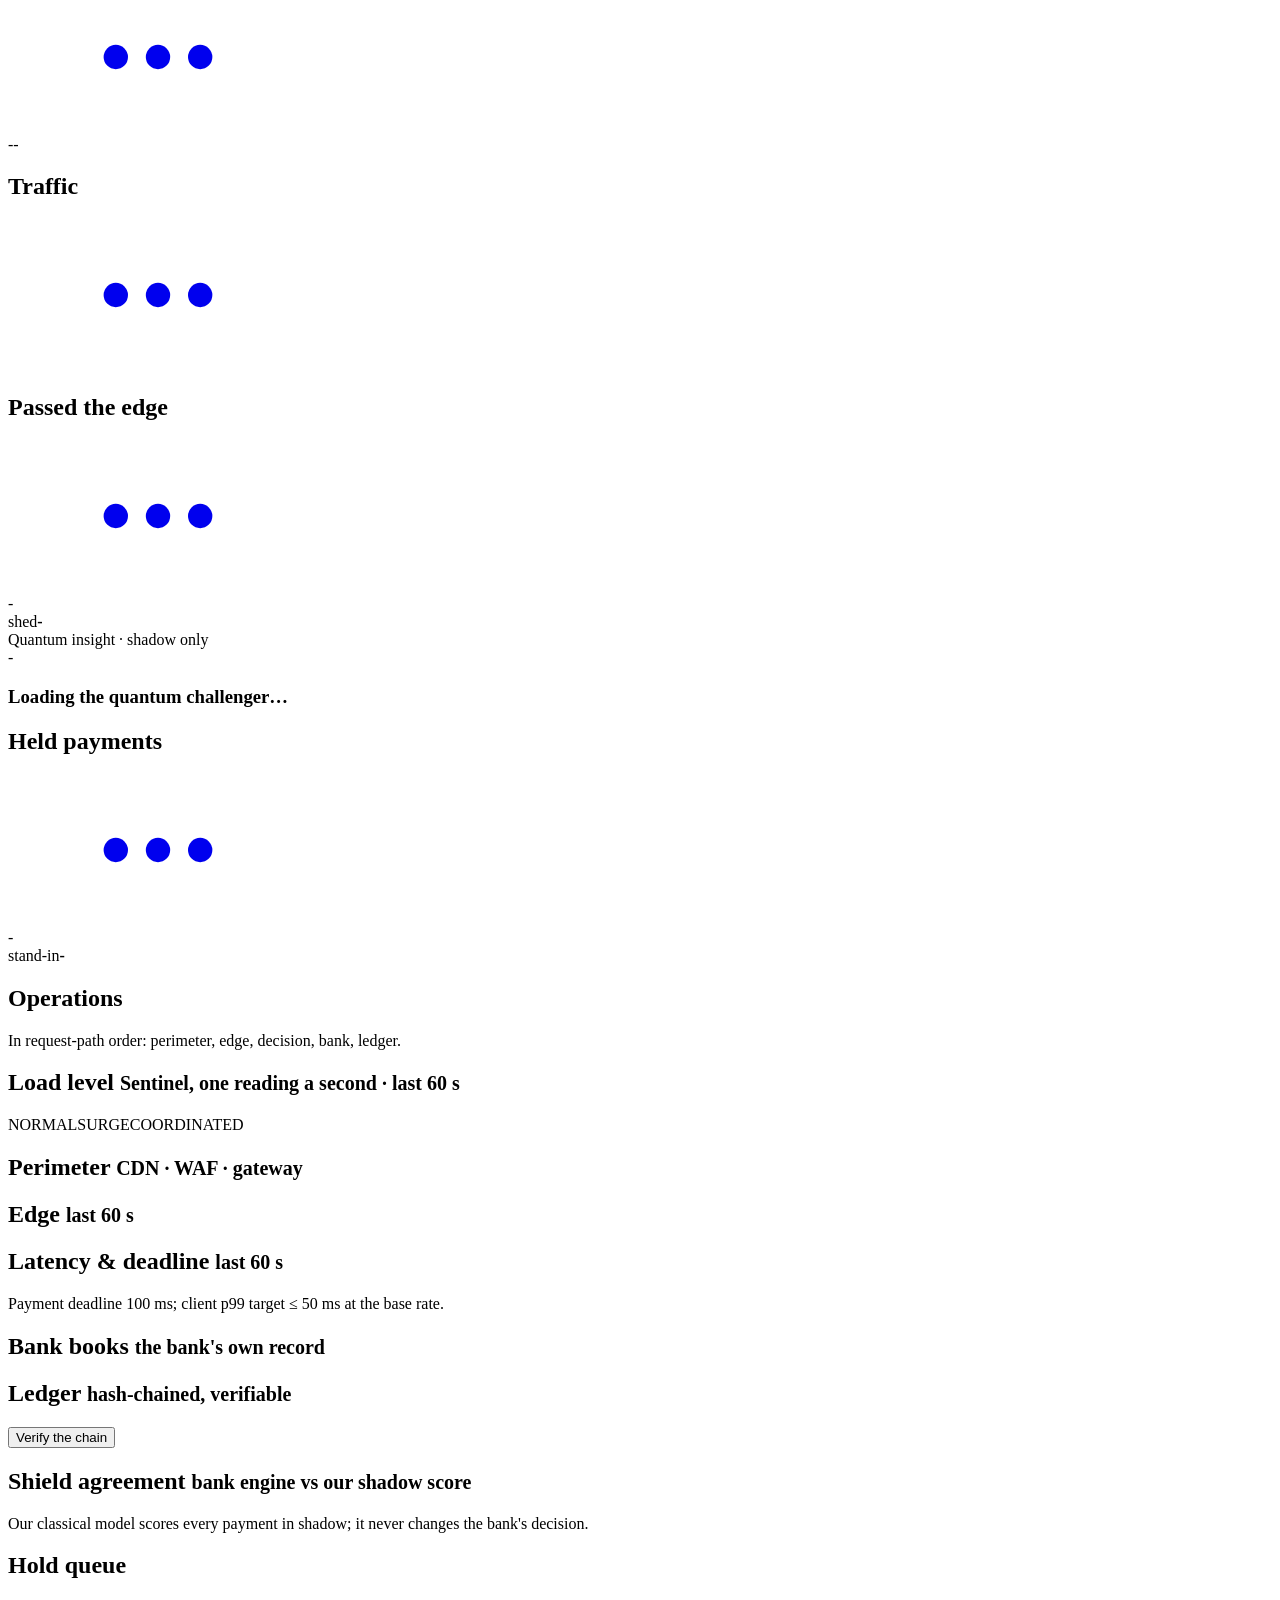
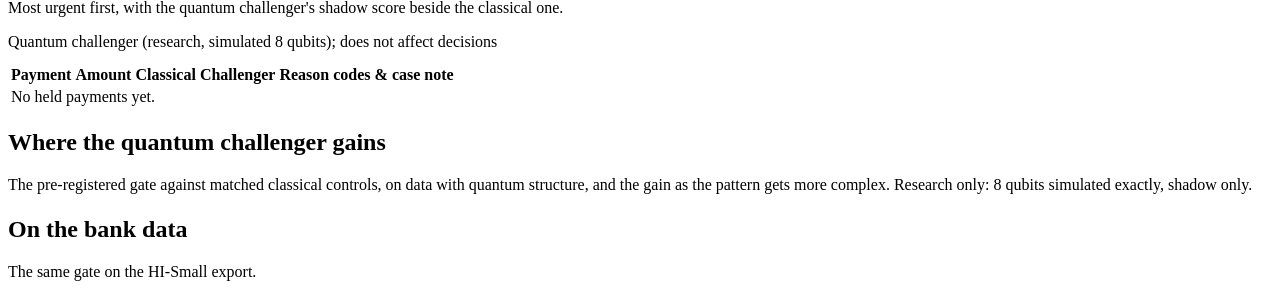
==== commit 91b7c0c6: "Console: lead the quantum section with the measured gain; call an underpowered bank run inconclusive" ====
--- a/console/static/index.html
+++ b/console/static/index.html
@@ -168,11 +168,11 @@
     </table></div>
   </section>
 
-  <div class="section-h" id="quantum"><h2>Quantum challenger results</h2><p>Pre-registered gate against matched classical controls. Research only: simulated 8 qubits, shadow only.</p></div>
-  <div id="quantum-results"></div>
-  <div class="section-h" style="margin-top:22px"><h2>Where the quantum challenger gains</h2><p>The same pre-registered gate on synthetic data with quantum structure, and the gain as the pattern gets more complex. Not bank data.</p></div>
+  <div class="section-h" id="quantum"><h2>Where the quantum challenger gains</h2><p>The pre-registered gate against matched classical controls, on data with quantum structure, and the gain as the pattern gets more complex. Research only: 8 qubits simulated exactly, shadow only.</p></div>
   <div id="quantum-control"></div>
   <div id="quantum-sweep" style="margin-top:14px"></div>
+  <div class="section-h" style="margin-top:22px"><h2>On the bank data</h2><p>The same gate on the HI-Small export.</p></div>
+  <div id="quantum-results"></div>
 </div>
 <script src="/static/quantum.js"></script>
 <script src="/static/console.js"></script>
